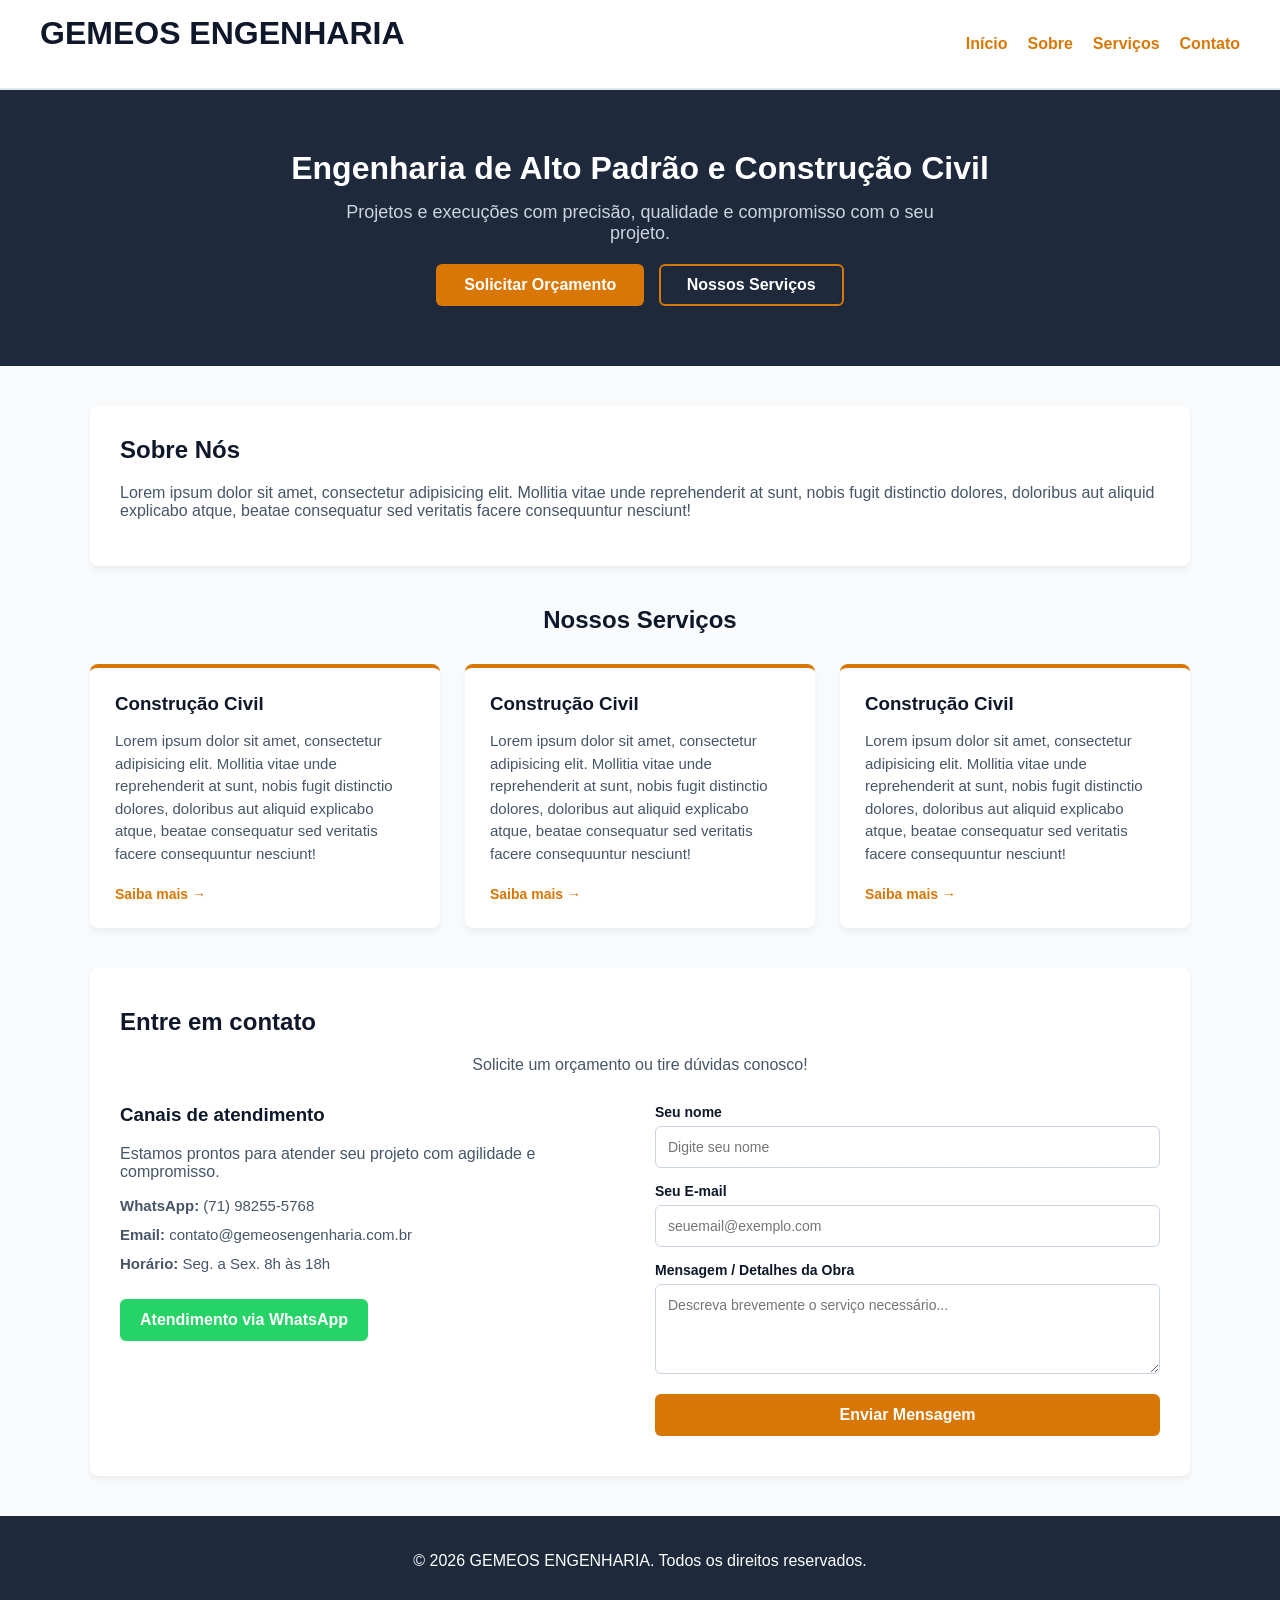
==== index.html @ e668fd62 "Add files via upload" ====
<!doctype html>
<html lang="pt-BR">

<head>
  <meta charset="UTF-8" />
  <meta name="viewport" content="width=device-width, initial-scale=1.0" />
  <title>GEMEOS ENGENHARIA</title>
  <link rel="stylesheet" href="css/style.css" />
</head>

<body>
  <header>
    <h1>GEMEOS ENGENHARIA</h1>
    <nav>
      <a href="#inicio">Início</a>
      <a href="#sobre">Sobre</a>
      <a href="#servicos">Serviços</a>
      <a href="#contato">Contato</a>
    </nav>
  </header>

  <section class="hero">
    <h2>Engenharia de Alto Padrão e Construção Civil</h2>
    <p>
      Projetos e execuções com precisão, qualidade e compromisso com o seu
      projeto.
    </p>
    <a href="#contato" class="btn-dourado">Solicitar Orçamento</a>
    <a href="#servicos" class="btn-transparente">Nossos Serviços</a>
  </section>

  <main>
    <section id="sobre" class="secao-sobre">
      <h2>Sobre Nós</h2>
      <p>
        Lorem ipsum dolor sit amet, consectetur adipisicing elit. Mollitia vitae unde reprehenderit at sunt, nobis fugit
        distinctio dolores, doloribus aut aliquid explicabo atque, beatae consequatur sed veritatis facere consequuntur
        nesciunt!
      </p>
    </section>

    <section id="servicos" class="secao-servicos">
      <h2>Nossos Serviços</h2>

      <div class="servico-grade">
        <article class="card-servico">
          <h3>Construção Civil</h3>
          <p>
            Lorem ipsum dolor sit amet, consectetur adipisicing elit. Mollitia vitae unde reprehenderit at sunt, nobis
            fugit distinctio dolores, doloribus aut aliquid explicabo atque, beatae consequatur sed veritatis facere
            consequuntur nesciunt!
          </p>
          <a href="#contato" class="link-detalhe">Saiba mais &rarr;</a>
        </article>

        <article class="card-servico">
          <h3>Construção Civil</h3>
          <p>
            Lorem ipsum dolor sit amet, consectetur adipisicing elit. Mollitia vitae unde reprehenderit at sunt, nobis
            fugit distinctio dolores, doloribus aut aliquid explicabo atque, beatae consequatur sed veritatis facere
            consequuntur nesciunt!
          </p>
          <a href="#contato" class="link-detalhe">Saiba mais &rarr;</a>
        </article>

        <article class="card-servico">
          <h3>Construção Civil</h3>
          <p>
            Lorem ipsum dolor sit amet, consectetur adipisicing elit. Mollitia vitae unde reprehenderit at sunt, nobis
            fugit distinctio dolores, doloribus aut aliquid explicabo atque, beatae consequatur sed veritatis facere
            consequuntur nesciunt!
          </p>
          <a href="#contato" class="link-detalhe">Saiba mais &rarr;</a>
        </article>

      </div>
    </section>

    <section id="contato" class="secao-contato">
      <h2>Entre em contato</h2>
      <p class="subtitulo-contato">Solicite um orçamento ou tire dúvidas conosco!</p>

      <div class="contato-container">

        <div class="contato-info">
          <h3>Canais de atendimento</h3>
          <p>Estamos prontos para atender seu projeto com agilidade e compromisso.</p>

          <div class="info-item">
            <strong>WhatsApp:</strong> (71) 98255-5768
          </div>
          <div class="info-item">
            <strong>Email:</strong> contato@gemeosengenharia.com.br
          </div>
          <div class="info-item">
            <strong>Horário:</strong> Seg. a Sex. 8h às 18h
          </div>

          <a href="https://wa.me/5571982555768" target="_blank" class="btn-whatsapp">Atendimento via WhatsApp</a>
        </div>

        <form class="form-contato">
          <div class="campo">
            <label for="nome">Seu nome</label>
            <input type="text" id="nome" name="nome" placeholder="Digite seu nome" required />
          </div>
          <div class="campo">
            <label for="email">Seu E-mail</label>
            <input type="email" id="email" name="email" placeholder="seuemail@exemplo.com" required />
          </div>
          <div class="campo">
            <label for="mensagem">Mensagem / Detalhes da Obra</label>
            <textarea id="mensagem" name="mensagem" rows="4" placeholder="Descreva brevemente o serviço necessário..."
              required></textarea>
          </div>

          <button type="submit" class="btn-dourado btn-enviar">Enviar Mensagem</button>
        </form>

      </div>
    </section>
  </main>

  <footer>
    <p>© 2026 GEMEOS ENGENHARIA. Todos os direitos reservados.</p>
  </footer>

  <script src="js/script.js"></script>
</body>
</html>
---- css/style.css ----
body {
    font-family: Arial, sans-serif;
    background-color: #f8fafc;
    color: #475569;
    margin: 0;
    padding: 0;
}

header {
    background-color: #ffffff;
    padding: 15px 40px;
    border-bottom: 2px solid #e2e8f0;
    display: flex;
    justify-content: space-between;
    align-items: center;
}

nav {
    display: flex;
    gap: 20px;
}

h1, h2 {
    color: #0f172a;
    margin-top: 0;
}

a {
    color: #d97706;
    text-decoration: none;
    font-weight: bold;
}

a:hover {
    text-decoration: underline;
}

main {
    max-width: 1100px;
    margin: 40px auto;
    padding: 0 20px;
}

img {
    max-width: 100%;
    height: auto;
    border-radius: 6px;
    margin-bottom: 15px;
}   

footer {
    background-color: #1e293b;
    color: #ffffff;
    text-align: center;
    padding: 20px;
    margin-top: 40px;
}

.hero {
    background-color: #1e293b;
    color: #ffffff;
    text-align: center;
    padding: 60px 20px;
}

.hero h2 {
    color: #ffffff;
    font-size: 32px;
    margin-bottom: 15px;
}

.hero p{
    color: #cbd5e1;
    font-size: 18px;
    max-width: 600px;
    margin: 0 auto 20px auto;
}

.btn-dourado {
  background-color: #d97706; 
  color: #ffffff;
  padding: 12px 28px;
  border-radius: 6px;
  display: inline-block;
  font-weight: bold;
  transition: background-color 0.2s ease; 
}

.btn-dourado:hover {
  background-color: #b45309; 
  text-decoration: none;
}

.btn-transparente {
    background-color: transparent;  
    border: 2px solid #d97706;
    color: #ffffff;
    padding: 10px 26px;
    border-radius: 6px;
    display: inline-block;
    font-weight: bold;
    margin-left: 10px;
    transition: all 0.2s ease;
}

.btn-transparente:hover {
    background-color: #d97706; 
    color: #ffffff;
    text-decoration: none;
}

.secao-sobre {
  background-color: #ffffff;
  padding: 30px;
  border-radius: 8px;
  box-shadow: 0 4px 6px rgba(0, 0, 0, 0.05);
  margin-bottom: 40px;
}

.secao-servicos h2 {
  text-align: center;
  margin-bottom: 30px;
}

.servico-grade {
  display: grid;
  grid-template-columns: repeat(auto-fit, minmax(280px, 1fr));
  gap: 25px;
}

.card-servico {
  background-color: #ffffff;
  padding: 25px;
  border-radius: 8px;
  border-top: 4px solid #d97706; /* Detalhe em Dourado no topo do cartão */
  box-shadow: 0 4px 6px rgba(0, 0, 0, 0.05);
  transition: transform 0.2s ease, box-shadow 0.2s ease;
}

.card-servico:hover {
  transform: translateY(-5px); /* Eleva o cartão 5px para cima */
  box-shadow: 0 10px 15px rgba(0, 0, 0, 0.1); /* Intensifica a sombra */
}

.card-servico h3 {
  color: #0f172a; 
  margin-top: 0;
  margin-bottom: 12px;
}

.card-servico p {
  font-size: 15px;
  line-height: 1.5; /* Melhora o espaçamento entre as linhas do texto */
  margin-bottom: 20px;
}

.link-detalhe {
  color: #d97706;
  font-size: 14px;
}

/* Seção Contato */
.secao-contato {
  background-color: #ffffff;
  padding: 40px 30px;
  border-radius: 8px;
  box-shadow: 0 4px 6px rgba(0, 0, 0, 0.05);
  margin-top: 40px;
}

.subtitulo-contato {
  text-align: center;
  color: #475569;
  margin-bottom: 30px;
}

.contato-container {
  display: grid;
  grid-template-columns: repeat(auto-fit, minmax(280px, 1fr));
  gap: 30px;
}

.contato-info h3 {
  margin-top: 0;
  color: #0f172a;
}

.info-item {
  margin-bottom: 12px;
  font-size: 15px;
}

/* Botão de WhatsApp em Verde */
.btn-whatsapp {
  display: inline-block;
  background-color: #25d366;
  color: #ffffff;
  padding: 12px 20px;
  border-radius: 6px;
  font-weight: bold;
  text-decoration: none;
  margin-top: 15px;
  transition: background-color 0.2s ease;
}

.btn-whatsapp:hover {
  background-color: #1ebc57;
  text-decoration: none;
}

/* Formulário de Contato */
.form-contato {
  display: flex;
  flex-direction: column;
  gap: 15px;
}

.campo {
  display: flex;
  flex-direction: column;
  gap: 6px;
}

.campo label {
  font-weight: bold;
  font-size: 14px;
  color: #0f172a;
}

.campo input,
.campo textarea {
  padding: 12px;
  border: 1px solid #cbd5e1;
  border-radius: 6px;
  font-family: inherit;
  font-size: 14px;
  transition: border-color 0.2s ease;
}

/* Destaque visual quando o usuário clica para digitar no campo */
.campo input:focus,
.campo textarea:focus {
  outline: none;
  border-color: #d97706; /* Muda a borda para a cor dourada da marca */
}

.btn-enviar {
  border: none;
  cursor: pointer;
  font-size: 16px;
  margin-top: 5px;
}

@media (max-width: 768px) {
  
  /* 1. Reorganiza o Cabeçalho para Celular */
  header {
    flex-direction: column; /* Empilha a logo e o menu em formato de coluna */
    gap: 15px;              /* Dá 15px de distância vertical entre a logo e os links */
    padding: 15px 20px;
  }

  nav {
    flex-wrap: wrap;        /* Permite que os links dobrem de linha se a tela for muito estreita */
    justify-content: center;/* Centraliza os links do menu */
    gap: 12px;
  }

  /* 2. Ajusta o Hero para Celular */
  .hero {
    padding: 40px 15px;     /* Reduz o espaçamento interno superior e inferior */
  }

  .hero h2 {
    font-size: 24px;        /* Diminui a fonte do título para caber confortavelmente */
  }

  .hero p {
    font-size: 16px;        /* Ajusta o parágrafo */
  }

  /* 3. Adapta os Botões para ficarem fáceis de tocar com o polegar */
  .btn-dourado, 
  .btn-transparente {
    display: block;         /* Ocupa a linha inteira */
    width: 100%;            /* O botão se estica em 100% da largura útil */
    margin: 10px 0 0 0;     /* Remove a margem lateral anterior e usa margem superior */
    box-sizing: border-box; /* Garante que o padding não faça o botão sair da tela */
  }
}
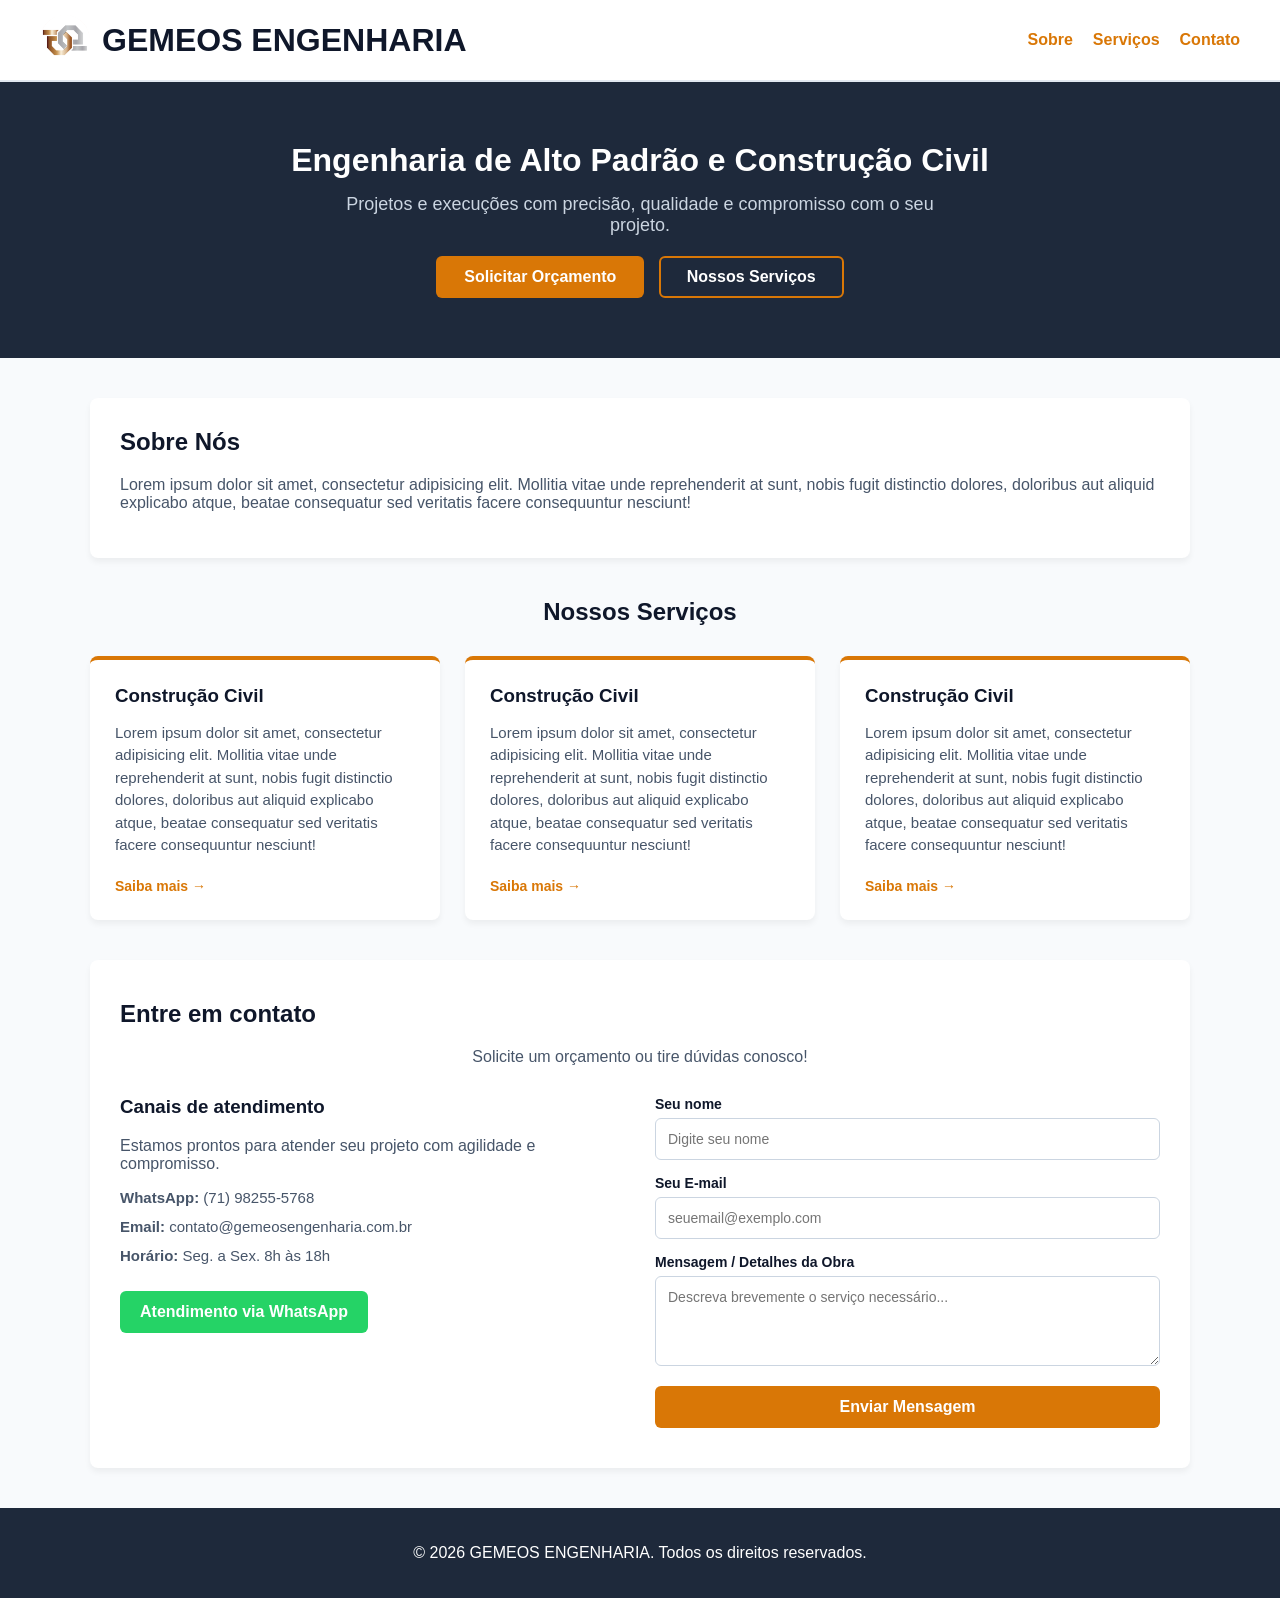
==== commit 7e93284c: "Atualização do site" ====
--- a/index.html
+++ b/index.html
@@ -5,14 +5,18 @@
   <meta charset="UTF-8" />
   <meta name="viewport" content="width=device-width, initial-scale=1.0" />
   <title>GEMEOS ENGENHARIA</title>
-  <link rel="stylesheet" href="css/style.css" />
+  <link rel="icon" href="imagens/icon.ico"/>
+  <link rel="stylesheet" href="css/style.css"/>
 </head>
 
-<body>
+<body id="topo">
   <header>
+    <a class="marca" href="#topo">
+    <img src="imagens/logotipos.png" alt="Logo da Gemeos Engenharia">
     <h1>GEMEOS ENGENHARIA</h1>
+  </a>
+  
     <nav>
-      <a href="#inicio">Início</a>
       <a href="#sobre">Sobre</a>
       <a href="#servicos">Serviços</a>
       <a href="#contato">Contato</a>
@@ -127,4 +131,4 @@
 
   <script src="js/script.js"></script>
 </body>
-</html>+</html>
--- a/css/style.css
+++ b/css/style.css
@@ -13,6 +13,32 @@
     display: flex;
     justify-content: space-between;
     align-items: center;
+    position: sticky;
+    top: 0;
+    z-index: 1000;
+}
+
+.marca {
+  display: flex;
+  align-items: center;
+  gap: 12px;
+  color: #0f172a;
+  text-decoration: none;
+}
+
+.marca:hover {
+  text-decoration: none;
+}
+
+.marca img {
+  width: 50px;
+  height: 50px;
+  object-fit: contain;
+  margin: 0;
+}
+
+.marca h1 {
+  margin: 0;
 }
 
 nav {
@@ -20,7 +46,7 @@
     gap: 20px;
 }
 
-h1, h2 {
+h2 {
     color: #0f172a;
     margin-top: 0;
 }
@@ -39,6 +65,10 @@
     max-width: 1100px;
     margin: 40px auto;
     padding: 0 20px;
+}
+
+main section {
+    scroll-margin-top: 100px;
 }
 
 img {
@@ -288,4 +318,3 @@
     box-sizing: border-box; /* Garante que o padding não faça o botão sair da tela */
   }
 }
-
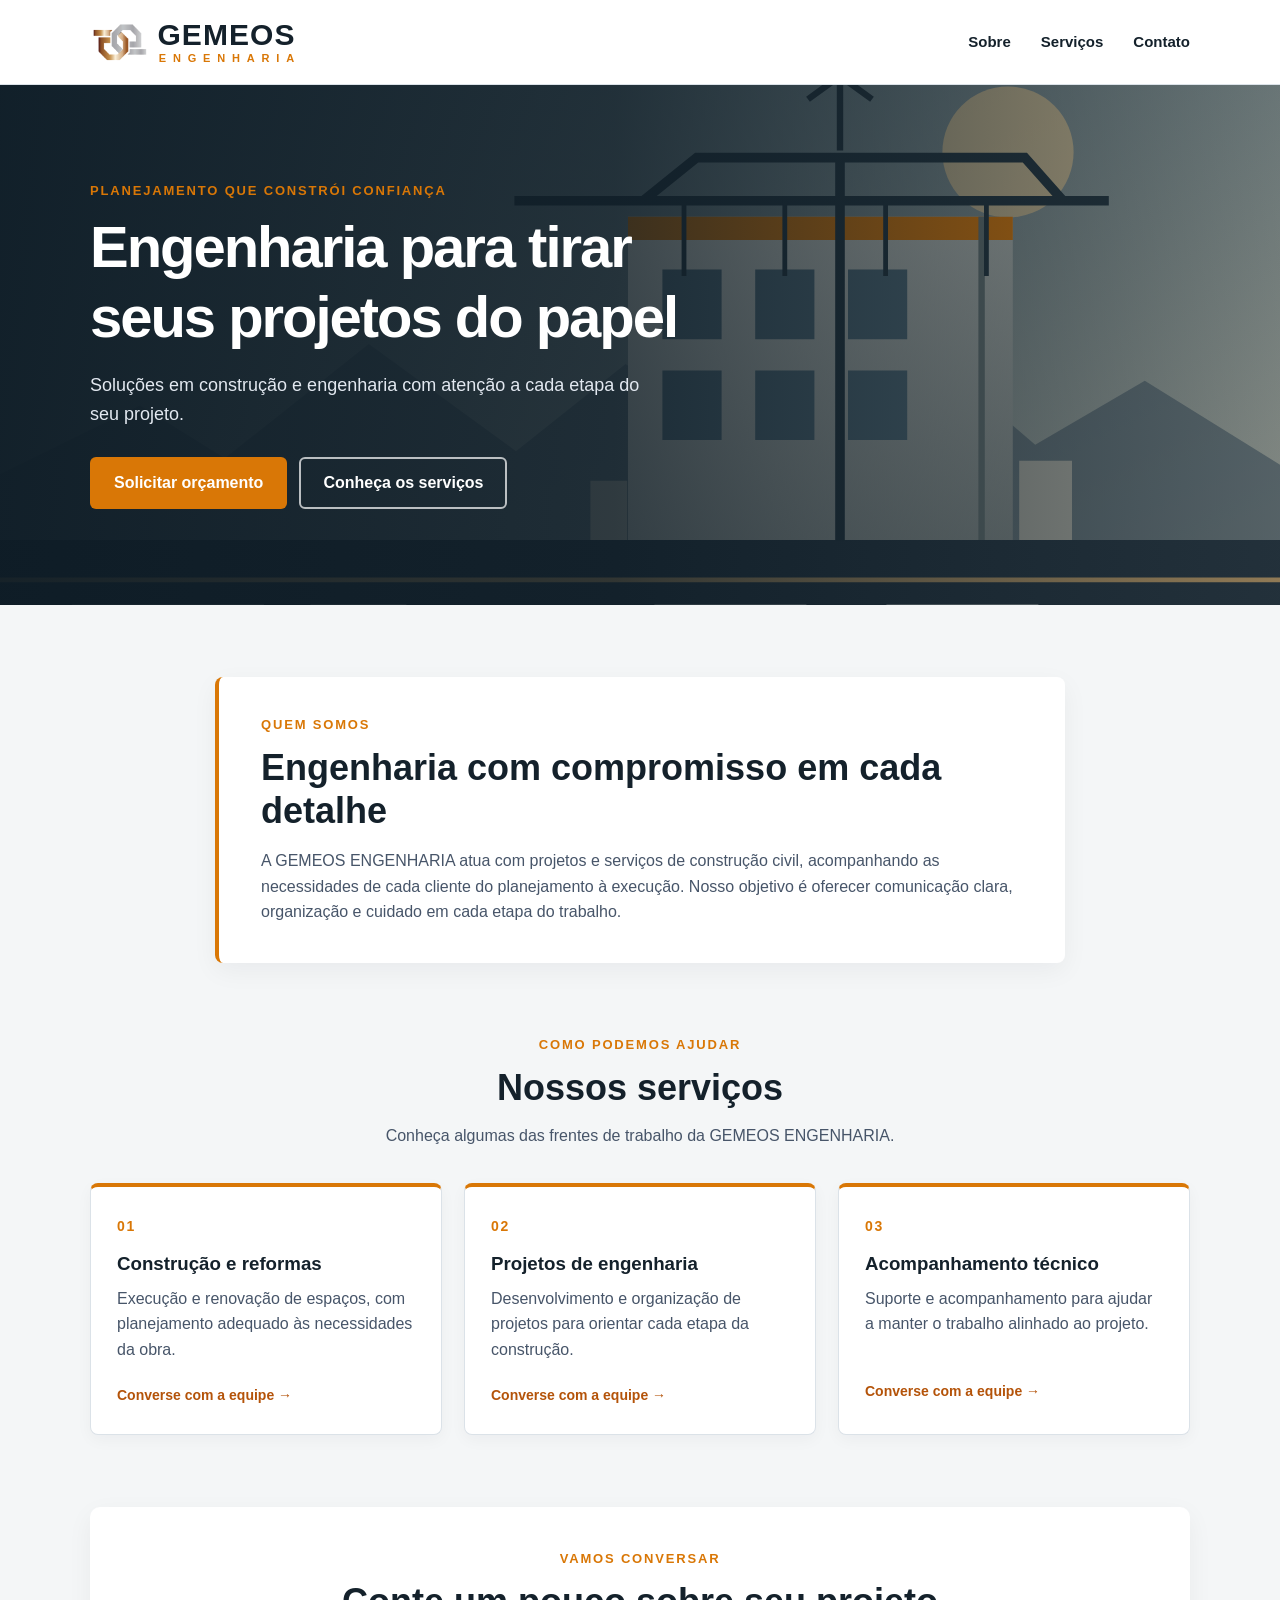
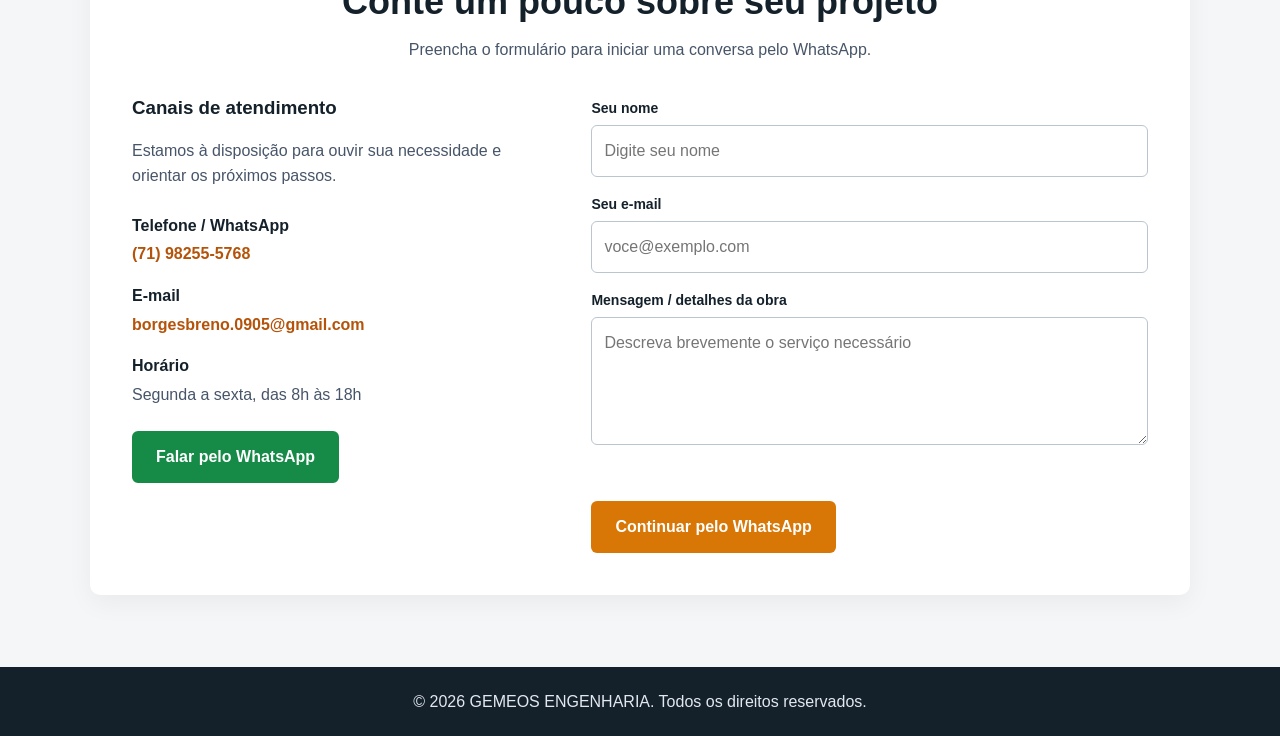
==== commit b2d27f14: "imagens desnecessárias removidas, logo atualizado, header fixo e scroll-margin-top adicionado para n" ====
--- a/index.html
+++ b/index.html
@@ -5,130 +5,152 @@
   <meta charset="UTF-8" />
   <meta name="viewport" content="width=device-width, initial-scale=1.0" />
   <title>GEMEOS ENGENHARIA</title>
-  <link rel="icon" href="imagens/icon.ico"/>
-  <link rel="stylesheet" href="css/style.css"/>
+  <link rel="icon" href="imagens/icon-gemeos.ico" />
+  <link rel="stylesheet" href="css/style.css" />
 </head>
 
 <body id="topo">
-  <header>
-    <a class="marca" href="#topo">
-    <img src="imagens/logotipos.png" alt="Logo da Gemeos Engenharia">
-    <h1>GEMEOS ENGENHARIA</h1>
-  </a>
-  
-    <nav>
+  <header class="cabecalho">
+    <a class="marca" href="#topo" aria-label="GEMEOS ENGENHARIA, página inicial">
+      <img src="imagens/logotipo.png" alt="Ícone da GEMEOS ENGENHARIA" />
+      <span class="marca-texto">
+        <span class="marca-nome">GEMEOS</span>
+        <span class="marca-descricao">ENGENHARIA</span>
+      </span>
+    </a>
+
+    <button id="btn-menu" class="btn-menu" type="button" aria-label="Abrir menu" aria-controls="navegacao"
+      aria-expanded="false">
+      <span id="hamburguer" aria-hidden="true"></span>
+    </button>
+
+    <nav id="navegacao" class="navegacao" aria-label="Navegação principal">
       <a href="#sobre">Sobre</a>
       <a href="#servicos">Serviços</a>
       <a href="#contato">Contato</a>
     </nav>
   </header>
 
-  <section class="hero">
-    <h2>Engenharia de Alto Padrão e Construção Civil</h2>
-    <p>
-      Projetos e execuções com precisão, qualidade e compromisso com o seu
-      projeto.
-    </p>
-    <a href="#contato" class="btn-dourado">Solicitar Orçamento</a>
-    <a href="#servicos" class="btn-transparente">Nossos Serviços</a>
-  </section>
+  <main id="conteudo">
+    <section class="hero" aria-labelledby="titulo-hero">
+      <img class="hero-imagem" src="imagens/obra.svg" alt="Ilustração de uma obra com edifício e guindaste"/>
+      <div class="hero-conteudo">
+        <p class="sobretitulo">Planejamento que constrói confiança</p>
+        <h1 id="titulo-hero">Engenharia para tirar seus projetos do papel</h1>
+        <p class="hero-descricao">
+          Soluções em construção e engenharia com atenção a cada etapa do seu projeto.
+        </p>
+        <div class="hero-acoes">
+          <a href="#contato" class="btn btn-dourado">Solicitar orçamento</a>
+          <a href="#servicos" class="btn btn-contorno">Conheça os serviços</a>
+        </div>
+      </div>
+    </section>
 
-  <main>
-    <section id="sobre" class="secao-sobre">
-      <h2>Sobre Nós</h2>
-      <p>
-        Lorem ipsum dolor sit amet, consectetur adipisicing elit. Mollitia vitae unde reprehenderit at sunt, nobis fugit
-        distinctio dolores, doloribus aut aliquid explicabo atque, beatae consequatur sed veritatis facere consequuntur
-        nesciunt!
+    <section id="sobre" class="secao secao-sobre" aria-labelledby="titulo-sobre">
+      <p class="sobretitulo">Quem somos</p>
+      <h2 id="titulo-sobre">Engenharia com compromisso em cada detalhe</h2>
+      <p class="texto-sobre">
+        A GEMEOS ENGENHARIA atua com projetos e serviços de construção civil,
+        acompanhando as necessidades de cada cliente do planejamento à execução.
+        Nosso objetivo é oferecer comunicação clara, organização e cuidado em
+        cada etapa do trabalho.
       </p>
     </section>
 
-    <section id="servicos" class="secao-servicos">
-      <h2>Nossos Serviços</h2>
+    <section id="servicos" class="secao secao-servicos" aria-labelledby="titulo-servicos">
+      <div class="secao-cabecalho">
+        <p class="sobretitulo">Como podemos ajudar</p>
+        <h2 id="titulo-servicos">Nossos serviços</h2>
+        <p class="descricao-secao">Conheça algumas das frentes de trabalho da GEMEOS ENGENHARIA.</p>
+      </div>
 
       <div class="servico-grade">
         <article class="card-servico">
-          <h3>Construção Civil</h3>
-          <p>
-            Lorem ipsum dolor sit amet, consectetur adipisicing elit. Mollitia vitae unde reprehenderit at sunt, nobis
-            fugit distinctio dolores, doloribus aut aliquid explicabo atque, beatae consequatur sed veritatis facere
-            consequuntur nesciunt!
-          </p>
-          <a href="#contato" class="link-detalhe">Saiba mais &rarr;</a>
+          <span class="card-numero" aria-hidden="true">01</span>
+          <h3>Construção e reformas</h3>
+          <p>Execução e renovação de espaços, com planejamento adequado às necessidades da obra.</p>
+          <a href="#contato" class="link-detalhe">Converse com a equipe <span aria-hidden="true">→</span></a>
         </article>
 
         <article class="card-servico">
-          <h3>Construção Civil</h3>
-          <p>
-            Lorem ipsum dolor sit amet, consectetur adipisicing elit. Mollitia vitae unde reprehenderit at sunt, nobis
-            fugit distinctio dolores, doloribus aut aliquid explicabo atque, beatae consequatur sed veritatis facere
-            consequuntur nesciunt!
-          </p>
-          <a href="#contato" class="link-detalhe">Saiba mais &rarr;</a>
+          <span class="card-numero" aria-hidden="true">02</span>
+          <h3>Projetos de engenharia</h3>
+          <p>Desenvolvimento e organização de projetos para orientar cada etapa da construção.</p>
+          <a href="#contato" class="link-detalhe">Converse com a equipe <span aria-hidden="true">→</span></a>
         </article>
 
         <article class="card-servico">
-          <h3>Construção Civil</h3>
-          <p>
-            Lorem ipsum dolor sit amet, consectetur adipisicing elit. Mollitia vitae unde reprehenderit at sunt, nobis
-            fugit distinctio dolores, doloribus aut aliquid explicabo atque, beatae consequatur sed veritatis facere
-            consequuntur nesciunt!
-          </p>
-          <a href="#contato" class="link-detalhe">Saiba mais &rarr;</a>
+          <span class="card-numero" aria-hidden="true">03</span>
+          <h3>Acompanhamento técnico</h3>
+          <p>Suporte e acompanhamento para ajudar a manter o trabalho alinhado ao projeto.</p>
+          <a href="#contato" class="link-detalhe">Converse com a equipe <span aria-hidden="true">→</span></a>
         </article>
-
       </div>
     </section>
 
-    <section id="contato" class="secao-contato">
-      <h2>Entre em contato</h2>
-      <p class="subtitulo-contato">Solicite um orçamento ou tire dúvidas conosco!</p>
+    <section id="contato" class="secao secao-contato" aria-labelledby="titulo-contato">
+      <div class="secao-cabecalho">
+        <p class="sobretitulo">Vamos conversar</p>
+        <h2 id="titulo-contato">Conte um pouco sobre seu projeto</h2>
+        <p class="descricao-secao">Preencha o formulário para iniciar uma conversa pelo WhatsApp.</p>
+      </div>
 
       <div class="contato-container">
+        <aside class="contato-info" aria-labelledby="titulo-atendimento">
+          <h3 id="titulo-atendimento">Canais de atendimento</h3>
+          <p>Estamos à disposição para ouvir sua necessidade e orientar os próximos passos.</p>
 
-        <div class="contato-info">
-          <h3>Canais de atendimento</h3>
-          <p>Estamos prontos para atender seu projeto com agilidade e compromisso.</p>
+          <dl class="contato-lista">
+            <div class="info-item">
+              <dt>Telefone / WhatsApp</dt>
+              <dd><a href="https://wa.me/5571982555768" target="_blank" rel="noopener noreferrer">(71) 98255-5768</a></dd>
+            </div>
+            <div class="info-item">
+              <dt>E-mail</dt>
+              <dd><a href="mailto:borgesbreno.0905@gmail.com">borgesbreno.0905@gmail.com</a></dd>
+            </div>
+            <div class="info-item">
+              <dt>Horário</dt>
+              <dd>Segunda a sexta, das 8h às 18h</dd>
+            </div>
+          </dl>
+          <a href="https://wa.me/5571982555768" target="_blank" rel="noopener noreferrer"
+            class="btn btn-whatsapp">Falar pelo WhatsApp</a>
+        </aside>
 
-          <div class="info-item">
-            <strong>WhatsApp:</strong> (71) 98255-5768
+        <form class="form-contato" novalidate>
+          <div class="campo">
+            <label for="nome">Seu nome</label>
+            <input type="text" id="nome" name="nome" placeholder="Digite seu nome" autocomplete="name" required
+              aria-describedby="erro-nome" />
+            <span class="campo-erro" id="erro-nome"></span>
           </div>
-          <div class="info-item">
-            <strong>Email:</strong> contato@gemeosengenharia.com.br
+          <div class="campo">
+            <label for="email">Seu e-mail</label>
+            <input type="email" id="email" name="email" placeholder="voce@exemplo.com" autocomplete="email" required
+              aria-describedby="erro-email" />
+            <span class="campo-erro" id="erro-email"></span>
           </div>
-          <div class="info-item">
-            <strong>Horário:</strong> Seg. a Sex. 8h às 18h
+          <div class="campo">
+            <label for="mensagem">Mensagem / detalhes da obra</label>
+            <textarea id="mensagem" name="mensagem" rows="4" placeholder="Descreva brevemente o serviço necessário"
+              required aria-describedby="erro-mensagem"></textarea>
+            <span class="campo-erro" id="erro-mensagem"></span>
           </div>
 
-          <a href="https://wa.me/5571982555768" target="_blank" class="btn-whatsapp">Atendimento via WhatsApp</a>
-        </div>
-
-        <form class="form-contato">
-          <div class="campo">
-            <label for="nome">Seu nome</label>
-            <input type="text" id="nome" name="nome" placeholder="Digite seu nome" required />
-          </div>
-          <div class="campo">
-            <label for="email">Seu E-mail</label>
-            <input type="email" id="email" name="email" placeholder="seuemail@exemplo.com" required />
-          </div>
-          <div class="campo">
-            <label for="mensagem">Mensagem / Detalhes da Obra</label>
-            <textarea id="mensagem" name="mensagem" rows="4" placeholder="Descreva brevemente o serviço necessário..."
-              required></textarea>
-          </div>
-
-          <button type="submit" class="btn-dourado btn-enviar">Enviar Mensagem</button>
+          <p class="form-status" role="status" aria-live="polite"></p>
+          <button type="submit" class="btn btn-dourado btn-enviar">Continuar pelo WhatsApp</button>
         </form>
-
       </div>
     </section>
   </main>
 
-  <footer>
+  <footer class="rodape">
     <p>© 2026 GEMEOS ENGENHARIA. Todos os direitos reservados.</p>
   </footer>
 
   <script src="js/script.js"></script>
 </body>
+
 </html>
--- a/css/style.css
+++ b/css/style.css
@@ -1,248 +1,401 @@
+:root {
+  color-scheme: light;
+  --cor-fundo: #f4f6f7;
+  --cor-superficie: #ffffff;
+  --cor-texto: #475569;
+  --cor-titulo: #14212b;
+  --cor-destaque: #d97706;
+  --cor-destaque-escuro: #b45309;
+  --cor-borda: #dbe2e8;
+  --largura-conteudo: 1100px;
+}
+
+* {
+  box-sizing: border-box;
+}
+
+html {
+  scroll-behavior: smooth;
+}
+
+[id] {
+  scroll-margin-top: 96px;
+}
+
 body {
-    font-family: Arial, sans-serif;
-    background-color: #f8fafc;
-    color: #475569;
-    margin: 0;
-    padding: 0;
-}
-
-header {
-    background-color: #ffffff;
-    padding: 15px 40px;
-    border-bottom: 2px solid #e2e8f0;
-    display: flex;
-    justify-content: space-between;
-    align-items: center;
-    position: sticky;
-    top: 0;
-    z-index: 1000;
+  margin: 0;
+  background: var(--cor-fundo);
+  color: var(--cor-texto);
+  font-family: Arial, sans-serif;
+  line-height: 1.6;
+}
+
+a {
+  color: var(--cor-destaque-escuro);
+  font-weight: 700;
+  text-decoration: none;
+}
+
+a:hover {
+  text-decoration: underline;
+}
+
+a:focus-visible,
+button:focus-visible,
+input:focus-visible,
+textarea:focus-visible {
+  outline: 3px solid #f59e0b;
+  outline-offset: 3px;
+}
+
+h1,
+h2,
+h3 {
+  color: var(--cor-titulo);
+  line-height: 1.2;
+}
+
+.cabecalho {
+  position: sticky;
+  top: 0;
+  z-index: 10;
+  display: flex;
+  min-height: 80px;
+  align-items: center;
+  justify-content: space-between;
+  gap: 24px;
+  padding: 12px max(24px, calc((100% - var(--largura-conteudo)) / 2));
+  border-bottom: 1px solid var(--cor-borda);
+  background: var(--cor-superficie);
 }
 
 .marca {
-  display: flex;
+  display: inline-flex;
   align-items: center;
-  gap: 12px;
-  color: #0f172a;
-  text-decoration: none;
+  gap: 2px;
+  color: var(--cor-titulo);
 }
 
 .marca:hover {
   text-decoration: none;
 }
 
+.marca-texto {
+  display: flex;
+  flex-direction: column;
+  align-items: center;
+  line-height: 1;
+}
+
+.marca-nome {
+  font-size: 30px;
+  font-weight: 700;
+  letter-spacing: 0.035em;
+}
+
+.marca-descricao {
+  margin-top: 3px;
+  color: var(--cor-destaque);
+  font-size: 11px;
+  letter-spacing: 0.62em;
+  text-indent: 0.62em;
+}
+
 .marca img {
-  width: 50px;
-  height: 50px;
+  width: 60px;
+  height: 60px;
   object-fit: contain;
+}
+
+.navegacao {
+  display: flex;
+  align-items: center;
+  gap: 30px;
+}
+
+.navegacao a {
+  color: var(--cor-titulo);
+  font-size: 15px;
+}
+
+.btn-menu {
+  display: none;
+  width: 44px;
+  height: 44px;
+  padding: 10px;
+  border: 0;
+  border-radius: 6px;
+  background: transparent;
+  cursor: pointer;
+}
+
+#hamburguer,
+#hamburguer::before,
+#hamburguer::after {
+  position: relative;
+  display: block;
+  width: 24px;
+  height: 2px;
+  border-radius: 2px;
+  background: var(--cor-titulo);
+  transition: transform 180ms ease, background-color 180ms ease;
+}
+
+#hamburguer::before,
+#hamburguer::after {
+  position: absolute;
+  left: 0;
+  content: "";
+}
+
+#hamburguer::before {
+  top: -7px;
+}
+
+#hamburguer::after {
+  top: 7px;
+}
+
+.btn-menu[aria-expanded="true"] #hamburguer {
+  background: transparent;
+}
+
+.btn-menu[aria-expanded="true"] #hamburguer::before {
+  transform: translateY(7px) rotate(45deg);
+}
+
+.btn-menu[aria-expanded="true"] #hamburguer::after {
+  transform: translateY(-7px) rotate(-45deg);
+}
+
+.hero {
+  position: relative;
+  display: grid;
+  min-height: 520px;
+  align-items: center;
+  overflow: hidden;
+  padding: 72px max(24px, calc((100% - var(--largura-conteudo)) / 2));
+  background: #14212b;
+  isolation: isolate;
+}
+
+.hero-imagem,
+.hero::after {
+  position: absolute;
+  inset: 0;
+  width: 100%;
+  height: 100%;
+}
+
+.hero-imagem {
+  z-index: -2;
+  object-fit: cover;
+  object-position: center 56%;
+}
+
+.hero::after {
+  z-index: -1;
+  background: linear-gradient(90deg, rgb(13 27 37 / 94%) 0%, rgb(13 27 37 / 78%) 48%, rgb(13 27 37 / 20%) 100%);
+  content: "";
+}
+
+.hero-conteudo {
+  max-width: 650px;
+  color: #ffffff;
+}
+
+.sobretitulo {
+  margin: 0 0 10px;
+  color: var(--cor-destaque);
+  font-size: 13px;
+  font-weight: 700;
+  letter-spacing: 0.14em;
+  text-transform: uppercase;
+}
+
+.hero h1 {
   margin: 0;
-}
-
-.marca h1 {
+  color: #ffffff;
+  font-size: clamp(36px, 5vw, 58px);
+  letter-spacing: -0.035em;
+}
+
+.hero-descricao {
+  max-width: 560px;
+  margin: 20px 0 28px;
+  color: #e2e8f0;
+  font-size: 18px;
+}
+
+.hero-acoes {
+  display: flex;
+  flex-wrap: wrap;
+  gap: 12px;
+}
+
+.btn {
+  display: inline-flex;
+  min-height: 48px;
+  align-items: center;
+  justify-content: center;
+  padding: 11px 22px;
+  border: 2px solid transparent;
+  border-radius: 6px;
+  font: inherit;
+  font-weight: 700;
+  text-align: center;
+  transition: background-color 180ms ease, border-color 180ms ease, transform 180ms ease;
+}
+
+.btn:hover {
+  transform: translateY(-2px);
+  text-decoration: none;
+}
+
+.btn-dourado {
+  background: var(--cor-destaque);
+  color: #ffffff;
+}
+
+.btn-dourado:hover {
+  background: var(--cor-destaque-escuro);
+}
+
+.btn-contorno {
+  border-color: rgb(255 255 255 / 70%);
+  color: #ffffff;
+}
+
+.btn-contorno:hover {
+  border-color: var(--cor-destaque);
+  background: var(--cor-destaque);
+}
+
+.secao {
+  width: min(var(--largura-conteudo), calc(100% - 48px));
+  margin: 72px auto;
+}
+
+.secao-sobre {
+  max-width: 850px;
+  padding: 38px 42px;
+  border-left: 4px solid var(--cor-destaque);
+  border-radius: 8px;
+  background: var(--cor-superficie);
+  box-shadow: 0 8px 26px rgb(15 23 42 / 5%);
+}
+
+.secao-sobre h2,
+.secao-cabecalho h2 {
+  margin: 0 0 14px;
+  font-size: clamp(28px, 3vw, 36px);
+}
+
+.texto-sobre {
+  margin-bottom: 0;
+}
+
+.secao-cabecalho {
+  max-width: 680px;
+  margin: 0 auto 34px;
+  text-align: center;
+}
+
+.descricao-secao {
   margin: 0;
-}
-
-nav {
-    display: flex;
-    gap: 20px;
-}
-
-h2 {
-    color: #0f172a;
-    margin-top: 0;
-}
-
-a {
-    color: #d97706;
-    text-decoration: none;
-    font-weight: bold;
-}
-
-a:hover {
-    text-decoration: underline;
-}
-
-main {
-    max-width: 1100px;
-    margin: 40px auto;
-    padding: 0 20px;
-}
-
-main section {
-    scroll-margin-top: 100px;
-}
-
-img {
-    max-width: 100%;
-    height: auto;
-    border-radius: 6px;
-    margin-bottom: 15px;
-}   
-
-footer {
-    background-color: #1e293b;
-    color: #ffffff;
-    text-align: center;
-    padding: 20px;
-    margin-top: 40px;
-}
-
-.hero {
-    background-color: #1e293b;
-    color: #ffffff;
-    text-align: center;
-    padding: 60px 20px;
-}
-
-.hero h2 {
-    color: #ffffff;
-    font-size: 32px;
-    margin-bottom: 15px;
-}
-
-.hero p{
-    color: #cbd5e1;
-    font-size: 18px;
-    max-width: 600px;
-    margin: 0 auto 20px auto;
-}
-
-.btn-dourado {
-  background-color: #d97706; 
-  color: #ffffff;
-  padding: 12px 28px;
-  border-radius: 6px;
-  display: inline-block;
-  font-weight: bold;
-  transition: background-color 0.2s ease; 
-}
-
-.btn-dourado:hover {
-  background-color: #b45309; 
-  text-decoration: none;
-}
-
-.btn-transparente {
-    background-color: transparent;  
-    border: 2px solid #d97706;
-    color: #ffffff;
-    padding: 10px 26px;
-    border-radius: 6px;
-    display: inline-block;
-    font-weight: bold;
-    margin-left: 10px;
-    transition: all 0.2s ease;
-}
-
-.btn-transparente:hover {
-    background-color: #d97706; 
-    color: #ffffff;
-    text-decoration: none;
-}
-
-.secao-sobre {
-  background-color: #ffffff;
-  padding: 30px;
-  border-radius: 8px;
-  box-shadow: 0 4px 6px rgba(0, 0, 0, 0.05);
-  margin-bottom: 40px;
-}
-
-.secao-servicos h2 {
-  text-align: center;
-  margin-bottom: 30px;
 }
 
 .servico-grade {
   display: grid;
-  grid-template-columns: repeat(auto-fit, minmax(280px, 1fr));
-  gap: 25px;
+  grid-template-columns: repeat(3, minmax(0, 1fr));
+  gap: 22px;
 }
 
 .card-servico {
-  background-color: #ffffff;
-  padding: 25px;
+  min-height: 250px;
+  padding: 26px;
+  border: 1px solid var(--cor-borda);
+  border-top: 4px solid var(--cor-destaque);
   border-radius: 8px;
-  border-top: 4px solid #d97706; /* Detalhe em Dourado no topo do cartão */
-  box-shadow: 0 4px 6px rgba(0, 0, 0, 0.05);
-  transition: transform 0.2s ease, box-shadow 0.2s ease;
+  background: var(--cor-superficie);
+  box-shadow: 0 5px 16px rgb(15 23 42 / 4%);
+  transition: transform 180ms ease, box-shadow 180ms ease;
 }
 
 .card-servico:hover {
-  transform: translateY(-5px); /* Eleva o cartão 5px para cima */
-  box-shadow: 0 10px 15px rgba(0, 0, 0, 0.1); /* Intensifica a sombra */
+  transform: translateY(-4px);
+  box-shadow: 0 12px 24px rgb(15 23 42 / 10%);
+}
+
+.card-numero {
+  color: var(--cor-destaque);
+  font-size: 14px;
+  font-weight: 700;
+  letter-spacing: 0.12em;
 }
 
 .card-servico h3 {
-  color: #0f172a; 
-  margin-top: 0;
-  margin-bottom: 12px;
+  margin: 15px 0 10px;
 }
 
 .card-servico p {
-  font-size: 15px;
-  line-height: 1.5; /* Melhora o espaçamento entre as linhas do texto */
-  margin-bottom: 20px;
+  min-height: 72px;
+  margin: 0 0 20px;
 }
 
 .link-detalhe {
-  color: #d97706;
   font-size: 14px;
 }
 
-/* Seção Contato */
 .secao-contato {
-  background-color: #ffffff;
-  padding: 40px 30px;
-  border-radius: 8px;
-  box-shadow: 0 4px 6px rgba(0, 0, 0, 0.05);
-  margin-top: 40px;
-}
-
-.subtitulo-contato {
-  text-align: center;
-  color: #475569;
-  margin-bottom: 30px;
+  padding: 42px;
+  border-radius: 10px;
+  background: var(--cor-superficie);
+  box-shadow: 0 8px 26px rgb(15 23 42 / 5%);
 }
 
 .contato-container {
   display: grid;
-  grid-template-columns: repeat(auto-fit, minmax(280px, 1fr));
-  gap: 30px;
+  grid-template-columns: minmax(0, 0.85fr) minmax(0, 1.15fr);
+  gap: 48px;
 }
 
 .contato-info h3 {
   margin-top: 0;
-  color: #0f172a;
+}
+
+.contato-lista {
+  margin: 24px 0;
 }
 
 .info-item {
-  margin-bottom: 12px;
-  font-size: 15px;
-}
-
-/* Botão de WhatsApp em Verde */
+  margin-bottom: 16px;
+}
+
+.info-item dt {
+  color: var(--cor-titulo);
+  font-weight: 700;
+}
+
+.info-item dd {
+  margin: 3px 0 0;
+  overflow-wrap: anywhere;
+}
+
 .btn-whatsapp {
-  display: inline-block;
-  background-color: #25d366;
+  border-color: #168a47;
+  background: #168a47;
   color: #ffffff;
-  padding: 12px 20px;
-  border-radius: 6px;
-  font-weight: bold;
-  text-decoration: none;
-  margin-top: 15px;
-  transition: background-color 0.2s ease;
 }
 
 .btn-whatsapp:hover {
-  background-color: #1ebc57;
-  text-decoration: none;
-}
-
-/* Formulário de Contato */
+  background: #11743b;
+}
+
 .form-contato {
   display: flex;
   flex-direction: column;
-  gap: 15px;
+  gap: 16px;
 }
 
 .campo {
@@ -252,69 +405,188 @@
 }
 
 .campo label {
-  font-weight: bold;
+  color: var(--cor-titulo);
   font-size: 14px;
-  color: #0f172a;
+  font-weight: 700;
 }
 
 .campo input,
 .campo textarea {
+  width: 100%;
   padding: 12px;
-  border: 1px solid #cbd5e1;
+  border: 1px solid #b9c5cf;
   border-radius: 6px;
-  font-family: inherit;
-  font-size: 14px;
-  transition: border-color 0.2s ease;
-}
-
-/* Destaque visual quando o usuário clica para digitar no campo */
-.campo input:focus,
-.campo textarea:focus {
-  outline: none;
-  border-color: #d97706; /* Muda a borda para a cor dourada da marca */
+  background: #ffffff;
+  color: var(--cor-titulo);
+  font: inherit;
+}
+
+.campo textarea {
+  resize: vertical;
+}
+
+.campo input[aria-invalid="true"],
+.campo textarea[aria-invalid="true"] {
+  border-color: #b42318;
+}
+
+.campo-erro {
+  color: #b42318;
+  font-size: 13px;
+}
+
+.campo-erro:empty {
+  display: none;
+}
+
+.form-status {
+  min-height: 1.5em;
+  margin: 0;
 }
 
 .btn-enviar {
-  border: none;
+  align-self: flex-start;
   cursor: pointer;
-  font-size: 16px;
-  margin-top: 5px;
-}
-
-@media (max-width: 768px) {
-  
-  /* 1. Reorganiza o Cabeçalho para Celular */
-  header {
-    flex-direction: column; /* Empilha a logo e o menu em formato de coluna */
-    gap: 15px;              /* Dá 15px de distância vertical entre a logo e os links */
-    padding: 15px 20px;
-  }
-
-  nav {
-    flex-wrap: wrap;        /* Permite que os links dobrem de linha se a tela for muito estreita */
-    justify-content: center;/* Centraliza os links do menu */
-    gap: 12px;
-  }
-
-  /* 2. Ajusta o Hero para Celular */
+}
+
+.rodape {
+  display: flex;
+  justify-content: center;
+  gap: 16px;
+  padding: 22px max(24px, calc((100% - var(--largura-conteudo)) / 2));
+  background: var(--cor-titulo);
+  color: #e2e8f0;
+}
+
+.rodape p {
+  margin: 0;
+}
+
+@media (max-width: 900px) {
+  .cabecalho {
+    padding-right: 24px;
+    padding-left: 24px;
+  }
+
+  .servico-grade {
+    grid-template-columns: repeat(2, minmax(0, 1fr));
+  }
+
+  .contato-container {
+    gap: 30px;
+  }
+}
+
+@media (max-width: 700px) {
+  .cabecalho {
+    min-height: 72px;
+  }
+
+  .btn-menu {
+    display: inline-flex;
+    align-items: center;
+    justify-content: center;
+  }
+
+  .navegacao {
+    position: absolute;
+    top: 100%;
+    right: 0;
+    left: 0;
+    display: none;
+    align-items: stretch;
+    gap: 0;
+    padding: 8px 24px 16px;
+    border-bottom: 1px solid var(--cor-borda);
+    background: var(--cor-superficie);
+  }
+
+  .navegacao.ativo {
+    display: flex;
+    flex-direction: column;
+  }
+
+  .navegacao a {
+    padding: 12px 4px;
+  }
+
   .hero {
-    padding: 40px 15px;     /* Reduz o espaçamento interno superior e inferior */
-  }
-
-  .hero h2 {
-    font-size: 24px;        /* Diminui a fonte do título para caber confortavelmente */
-  }
-
-  .hero p {
-    font-size: 16px;        /* Ajusta o parágrafo */
-  }
-
-  /* 3. Adapta os Botões para ficarem fáceis de tocar com o polegar */
-  .btn-dourado, 
-  .btn-transparente {
-    display: block;         /* Ocupa a linha inteira */
-    width: 100%;            /* O botão se estica em 100% da largura útil */
-    margin: 10px 0 0 0;     /* Remove a margem lateral anterior e usa margem superior */
-    box-sizing: border-box; /* Garante que o padding não faça o botão sair da tela */
-  }
-}
+    min-height: 470px;
+    padding: 56px 24px;
+  }
+
+  .hero::after {
+    background: linear-gradient(90deg, rgb(13 27 37 / 91%), rgb(13 27 37 / 55%));
+  }
+
+  .hero-descricao {
+    font-size: 16px;
+  }
+
+  .secao {
+    width: calc(100% - 36px);
+    margin: 52px auto;
+  }
+
+  .secao-sobre,
+  .secao-contato {
+    padding: 28px 22px;
+  }
+
+  .servico-grade,
+  .contato-container {
+    grid-template-columns: 1fr;
+  }
+
+  .card-servico {
+    min-height: auto;
+  }
+
+  .card-servico p {
+    min-height: 0;
+  }
+
+  .rodape {
+    flex-direction: column;
+    align-items: flex-start;
+    padding: 22px 18px;
+  }
+}
+
+@media (max-width: 420px) {
+  .marca {
+    gap: 8px;
+  }
+
+  .marca-nome {
+    font-size: 23px;
+  }
+
+  .marca-descricao {
+    font-size: 9px;
+  }
+
+  .marca img {
+    width: 42px;
+    height: 42px;
+  }
+
+  .hero-acoes {
+    align-items: stretch;
+    flex-direction: column;
+  }
+
+  .btn-enviar {
+    width: 100%;
+  }
+}
+
+@media (prefers-reduced-motion: reduce) {
+  *,
+  *::before,
+  *::after {
+    scroll-behavior: auto !important;
+    transition-duration: 0.01ms !important;
+    animation-duration: 0.01ms !important;
+  }
+}
